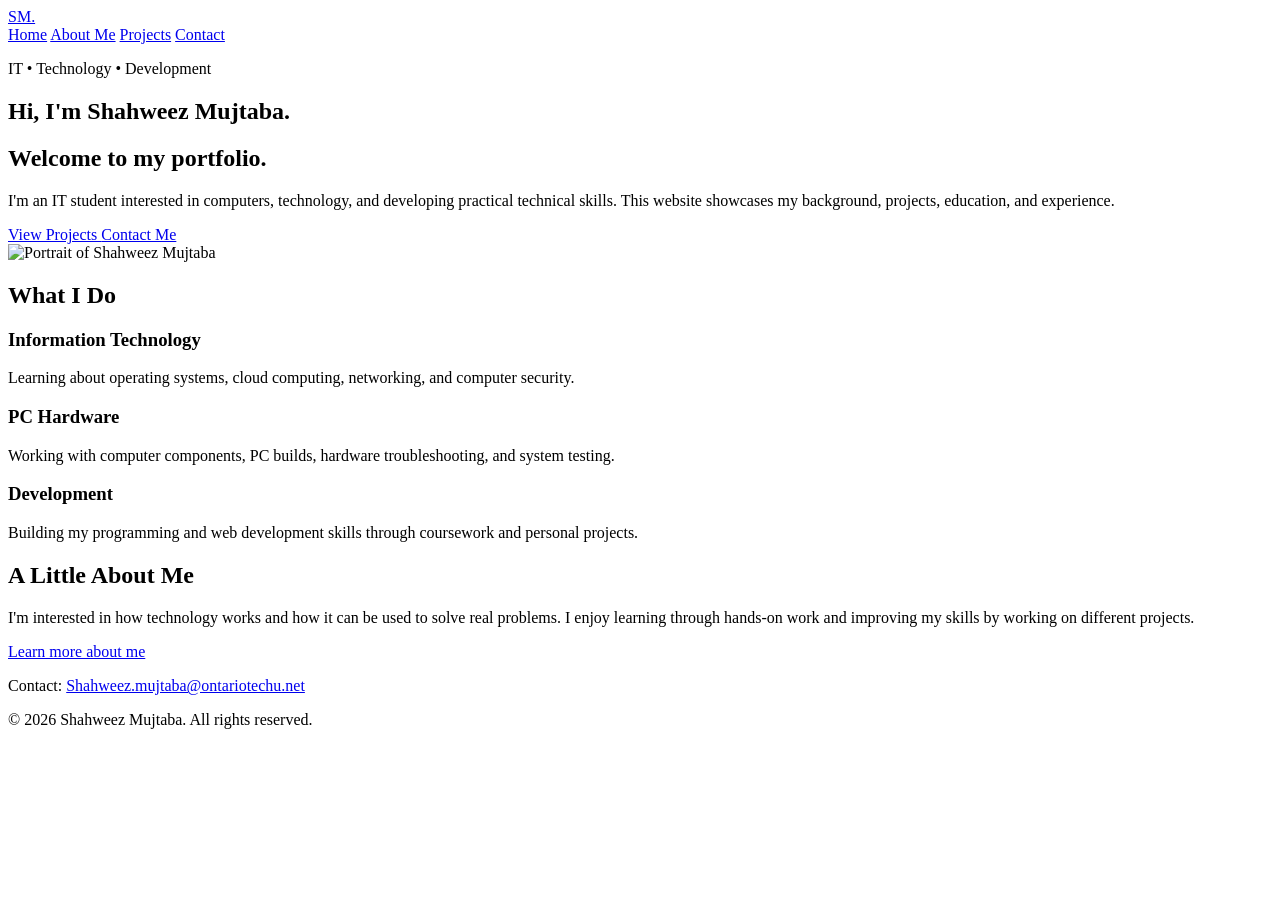
==== INFR3120-Portfolio/index.html @ 00dc6260 "Add portfolio website" ====
<!DOCTYPE html>
<html lang="en">
<head>
    <meta charset="UTF-8">
    <meta name="viewport" content="width=device-width, initial-scale=1.0">
    <meta name="description" content="The personal portfolio of Shahweez Mujtaba, an IT student interested in computers and technology.">
    <title>Home | Shahweez Mujtaba</title>

    <link rel="stylesheet" href="css/style.css">
    <link rel="stylesheet" href="css/laptop.css">
    <link rel="stylesheet" href="css/tablet.css">
    <link rel="stylesheet" href="css/mobile.css">
</head>
<body>
    <header class="site-header">
        <nav class="navbar" aria-label="Main navigation">
            <a class="logo" href="index.html">SM.</a>

            <div class="nav-links">
                <a href="index.html" aria-current="page">Home</a>
                <a href="about.html">About Me</a>
                <a href="projects.html">Projects</a>
                <a href="contact.html">Contact</a>
            </div>
        </nav>
    </header>

    <main class="container">
        <section class="hero">
            <div class="hero-content">
                <p class="eyebrow">IT • Technology • Development</p>

                <h1>Hi, I'm <span>Shahweez Mujtaba.</span></h1>

                <h2>Welcome to my portfolio.</h2>

                <p>
                    I'm an IT student interested in computers, technology,
                    and developing practical technical skills. This website
                    showcases my background, projects, education, and experience.
                </p>

                <div class="hero-buttons">
                    <a class="button primary-button" href="projects.html">
                        View Projects
                    </a>

                    <a class="button secondary-button" href="contact.html">
                        Contact Me
                    </a>
                </div>
            </div>

            <div class="hero-image">
                <img
                    src="images/profile.jpg"
                    alt="Portrait of Shahweez Mujtaba"
                    width="400"
                    height="500">
            </div>
        </section>

        <section class="section">
            <h2>What I Do</h2>

            <div class="card-grid three-columns">
                <article class="card">
                    <h3>Information Technology</h3>
                    <p>
                        Learning about operating systems, cloud computing,
                        networking, and computer security.
                    </p>
                </article>

                <article class="card">
                    <h3>PC Hardware</h3>
                    <p>
                        Working with computer components, PC builds,
                        hardware troubleshooting, and system testing.
                    </p>
                </article>

                <article class="card">
                    <h3>Development</h3>
                    <p>
                        Building my programming and web development skills
                        through coursework and personal projects.
                    </p>
                </article>
            </div>
        </section>

        <section class="section content-panel">
            <h2>A Little About Me</h2>
            <p>
                I'm interested in how technology works and how it can be
                used to solve real problems. I enjoy learning through
                hands-on work and improving my skills by working on
                different projects.
            </p>
            <a class="text-link" href="about.html">Learn more about me</a>
        </section>
    </main>

    <footer class="site-footer">
        <p>Contact: <a href="mailto:Shahweez.mujtaba@ontariotechu.net">Shahweez.mujtaba@ontariotechu.net</a></p>
        <p>&copy; 2026 Shahweez Mujtaba. All rights reserved.</p>
    </footer>
</body>
</html>
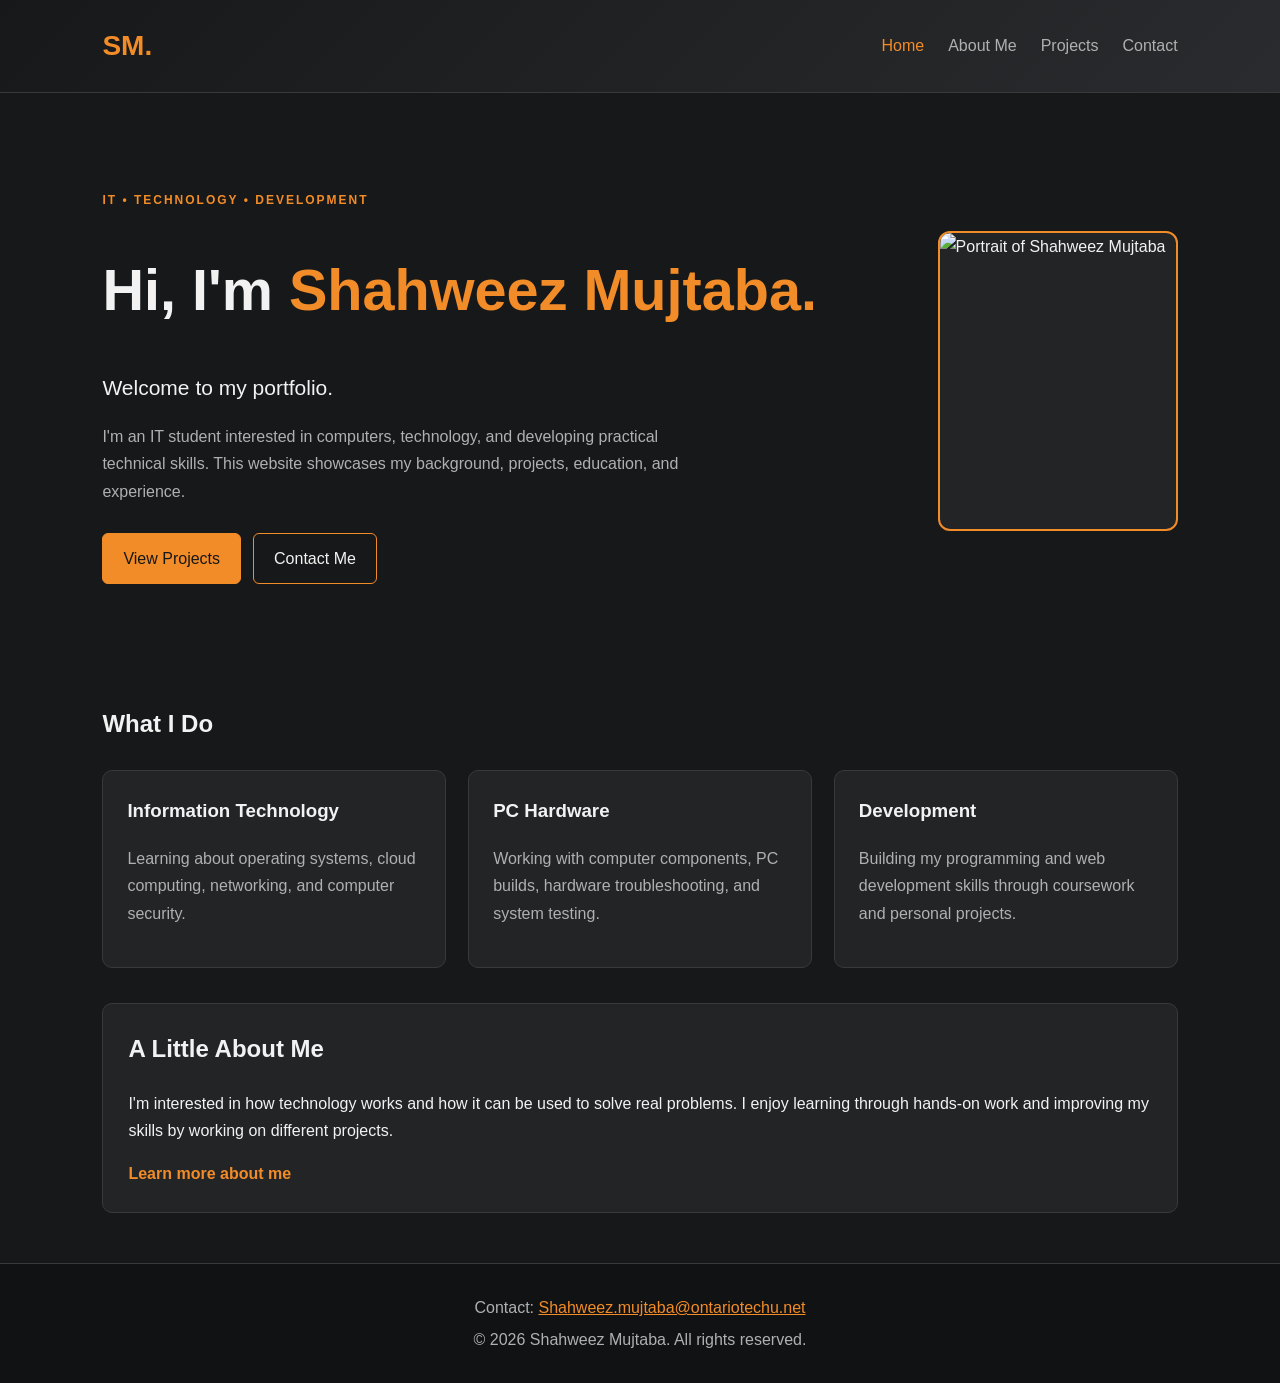
==== commit f0de3797: "index.html" ====
--- a/INFR3120-Portfolio/index.html
+++ b/INFR3120-Portfolio/index.html
@@ -6,10 +6,10 @@
     <meta name="description" content="The personal portfolio of Shahweez Mujtaba, an IT student interested in computers and technology.">
     <title>Home | Shahweez Mujtaba</title>
 
-    <link rel="stylesheet" href="css/style.css">
-    <link rel="stylesheet" href="css/laptop.css">
-    <link rel="stylesheet" href="css/tablet.css">
-    <link rel="stylesheet" href="css/mobile.css">
+    <link rel="stylesheet" href="CSS/style.css">
+    <link rel="stylesheet" href="CSS/laptop.css">
+    <link rel="stylesheet" href="CSS/tablet.css">
+    <link rel="stylesheet" href="CSS/mobile.css">
 </head>
 <body>
     <header class="site-header">
@@ -107,4 +107,4 @@
         <p>&copy; 2026 Shahweez Mujtaba. All rights reserved.</p>
     </footer>
 </body>
-</html>+</html>
--- a/INFR3120-Portfolio/CSS/style.css
+++ b/INFR3120-Portfolio/CSS/style.css
@@ -0,0 +1,346 @@
+:root {
+    --background: #171819;
+    --background-dark: #111213;
+    --card-background: #222426;
+    --border: #37393b;
+    --text: #f2f2f2;
+    --text-muted: #b0b0b0;
+    --orange: #f28c28;
+    --orange-hover: #ffa044;
+}
+
+* {
+    box-sizing: border-box;
+}
+
+html {
+    scroll-behavior: smooth;
+}
+
+body {
+    margin: 0;
+    font-family: Arial, Helvetica, sans-serif;
+    background-color: var(--background);
+    color: var(--text);
+    line-height: 1.7;
+}
+
+img,
+video {
+    max-width: 100%;
+}
+
+img {
+    height: auto;
+}
+
+a {
+    color: var(--orange);
+}
+
+a:hover {
+    color: var(--orange-hover);
+}
+
+a:focus-visible,
+button:focus-visible,
+input:focus-visible,
+textarea:focus-visible {
+    outline: 3px solid var(--orange-hover);
+    outline-offset: 3px;
+}
+
+.container {
+    width: 84%;
+    max-width: 1100px;
+    margin: 0 auto;
+}
+
+/* Header and navigation */
+
+.site-header {
+    padding: 0 8%;
+    background: linear-gradient(135deg, #171819, #292b2e);
+    border-bottom: 1px solid var(--border);
+}
+
+.navbar {
+    display: grid;
+    grid-template-columns: auto 1fr;
+    align-items: center;
+    gap: 24px;
+    padding: 22px 0;
+}
+
+.logo {
+    color: var(--orange);
+    font-size: 28px;
+    font-weight: bold;
+    text-decoration: none;
+}
+
+.nav-links {
+    display: grid;
+    grid-template-columns: repeat(4, auto);
+    justify-content: end;
+    gap: 24px;
+}
+
+.nav-links a {
+    color: var(--text-muted);
+    text-decoration: none;
+}
+
+.nav-links a:hover,
+.nav-links a[aria-current="page"] {
+    color: var(--orange);
+}
+
+/* Home page */
+
+.hero {
+    display: grid;
+    grid-template-columns: minmax(0, 1fr) 240px;
+    align-items: center;
+    gap: 55px;
+    padding: 80px 0;
+}
+
+.hero-content {
+    min-width: 0;
+}
+
+.eyebrow,
+.project-type {
+    color: var(--orange);
+    font-size: 12px;
+    font-weight: bold;
+    letter-spacing: 2px;
+    text-transform: uppercase;
+}
+
+.hero h1 {
+    font-size: clamp(36px, 4.5vw, 58px);
+    line-height: 1.12;
+}
+
+.hero h1 span {
+    color: var(--orange);
+}
+
+.hero h2 {
+    font-size: 21px;
+    font-weight: normal;
+}
+
+.hero-content > p:not(.eyebrow) {
+    color: var(--text-muted);
+    max-width: 600px;
+}
+
+.hero-image {
+    width: 240px;
+    height: 300px;
+    border: 2px solid var(--orange);
+    border-radius: 12px;
+    overflow: hidden;
+    background-color: var(--card-background);
+}
+
+.hero-image img {
+    display: block;
+    width: 100%;
+    height: 100%;
+    object-fit: cover;
+}
+
+.hero-buttons {
+    display: grid;
+    grid-template-columns: repeat(2, max-content);
+    gap: 12px;
+    margin-top: 28px;
+}
+
+/* Buttons */
+
+.button {
+    display: inline-block;
+    padding: 11px 20px;
+    border: 1px solid var(--orange);
+    border-radius: 6px;
+    text-align: center;
+    font-weight: bold;
+    text-decoration: none;
+    cursor: pointer;
+    font: inherit;
+}
+
+.primary-button {
+    background-color: var(--orange);
+    color: #171717;
+}
+
+.primary-button:hover {
+    background-color: var(--orange-hover);
+    color: #171717;
+}
+
+.secondary-button {
+    background-color: transparent;
+    color: var(--text);
+}
+
+.secondary-button:hover {
+    border-color: var(--orange-hover);
+    color: var(--orange-hover);
+}
+
+.text-link {
+    font-weight: bold;
+    text-decoration: none;
+}
+
+/* Page headings and sections */
+
+.page-heading {
+    padding: 55px 0 20px;
+}
+
+.page-heading h1 {
+    font-size: 42px;
+    margin-bottom: 10px;
+}
+
+.page-heading p {
+    color: var(--text-muted);
+}
+
+.page-heading::after {
+    content: "";
+    display: block;
+    width: 150px;
+    height: 4px;
+    margin-top: 18px;
+    border-radius: 4px;
+    background: linear-gradient(90deg, #f28c28, #ffc078);
+}
+
+.section {
+    padding: 35px 0;
+}
+
+.section h2 {
+    margin-top: 0;
+}
+
+/* Content panels and cards */
+
+.content-panel {
+    padding: 25px;
+    background-color: var(--card-background);
+    border: 1px solid var(--border);
+    border-radius: 10px;
+}
+
+.card-grid {
+    display: grid;
+    gap: 20px;
+    margin-top: 25px;
+}
+
+.two-columns {
+    grid-template-columns: repeat(2, minmax(0, 1fr));
+}
+
+.three-columns {
+    grid-template-columns: repeat(3, minmax(0, 1fr));
+}
+
+.card {
+    min-width: 0;
+    padding: 24px;
+    background-color: var(--card-background);
+    border: 1px solid var(--border);
+    border-radius: 10px;
+    transition: border-color 0.2s, transform 0.2s;
+}
+
+.card:hover {
+    border-color: var(--orange);
+    transform: translateY(-3px);
+}
+
+.card h2,
+.card h3 {
+    margin-top: 0;
+}
+
+.card p {
+    color: var(--text-muted);
+}
+
+.project-card {
+    border-top: 3px solid var(--orange);
+}
+
+.project-type {
+    letter-spacing: 1px;
+}
+
+.muted {
+    color: var(--text-muted);
+}
+
+/* Video */
+
+.intro-video {
+    display: block;
+    width: 100%;
+    max-width: 800px;
+    margin-top: 20px;
+    border-radius: 10px;
+    background-color: #000;
+}
+
+/* Contact form */
+
+.form-field {
+    margin-bottom: 18px;
+}
+
+.form-field label {
+    display: block;
+    margin-bottom: 6px;
+    font-weight: bold;
+}
+
+.form-field input,
+.form-field textarea {
+    display: block;
+    width: 100%;
+    padding: 12px;
+    border: 1px solid var(--border);
+    border-radius: 6px;
+    background-color: var(--background);
+    color: var(--text);
+    font: inherit;
+}
+
+.form-field textarea {
+    resize: vertical;
+}
+
+/* Footer */
+
+.site-footer {
+    margin-top: 50px;
+    padding: 25px 8%;
+    background-color: var(--background-dark);
+    border-top: 1px solid var(--border);
+    color: var(--text-muted);
+    text-align: center;
+}
+
+.site-footer p {
+    margin: 5px 0;
+}
--- a/INFR3120-Portfolio/CSS/laptop.css
+++ b/INFR3120-Portfolio/CSS/laptop.css
@@ -0,0 +1,15 @@
+@media (min-width: 901px) {
+    .container {
+        width: 84%;
+        max-width: 1100px;
+    }
+
+    .hero {
+        padding-top: 85px;
+        padding-bottom: 85px;
+    }
+
+    .card-grid {
+        gap: 22px;
+    }
+}
--- a/INFR3120-Portfolio/CSS/tablet.css
+++ b/INFR3120-Portfolio/CSS/tablet.css
@@ -0,0 +1,37 @@
+@media (min-width: 601px) and (max-width: 900px) {
+    .container {
+        width: 90%;
+    }
+
+    .site-header {
+        padding-left: 5%;
+        padding-right: 5%;
+    }
+
+    .navbar {
+        gap: 15px;
+    }
+
+    .nav-links {
+        gap: 14px;
+    }
+
+    .hero {
+        grid-template-columns: minmax(0, 1fr) 200px;
+        gap: 25px;
+        padding: 55px 0;
+    }
+
+    .hero-image {
+        width: 200px;
+        height: 250px;
+    }
+
+    .hero h1 {
+        font-size: 38px;
+    }
+
+    .three-columns {
+        grid-template-columns: repeat(2, minmax(0, 1fr));
+    }
+}
--- a/INFR3120-Portfolio/CSS/mobile.css
+++ b/INFR3120-Portfolio/CSS/mobile.css
@@ -0,0 +1,72 @@
+@media (max-width: 600px) {
+    body {
+        font-size: 15px;
+    }
+
+    .container {
+        width: 92%;
+    }
+
+    .site-header {
+        padding-left: 4%;
+        padding-right: 4%;
+    }
+
+    .navbar {
+        grid-template-columns: 1fr;
+        gap: 10px;
+        padding: 15px 0;
+    }
+
+    .nav-links {
+        grid-template-columns: repeat(2, minmax(0, 1fr));
+        justify-content: stretch;
+        gap: 8px 15px;
+    }
+
+    .hero {
+        grid-template-columns: 1fr;
+        gap: 28px;
+        padding: 40px 0;
+    }
+
+    .hero h1 {
+        font-size: 36px;
+    }
+
+    .hero-image {
+        width: 220px;
+        height: 275px;
+        margin: 0 auto;
+    }
+
+    .hero-buttons {
+        grid-template-columns: 1fr;
+    }
+
+    .hero-buttons .button {
+        width: 100%;
+    }
+
+    .two-columns,
+    .three-columns {
+        grid-template-columns: 1fr;
+    }
+
+    .page-heading {
+        padding-top: 35px;
+    }
+
+    .page-heading h1 {
+        font-size: 34px;
+    }
+
+    .section {
+        padding: 25px 0;
+    }
+
+    .card,
+    .content-panel {
+        padding: 18px;
+    }
+}
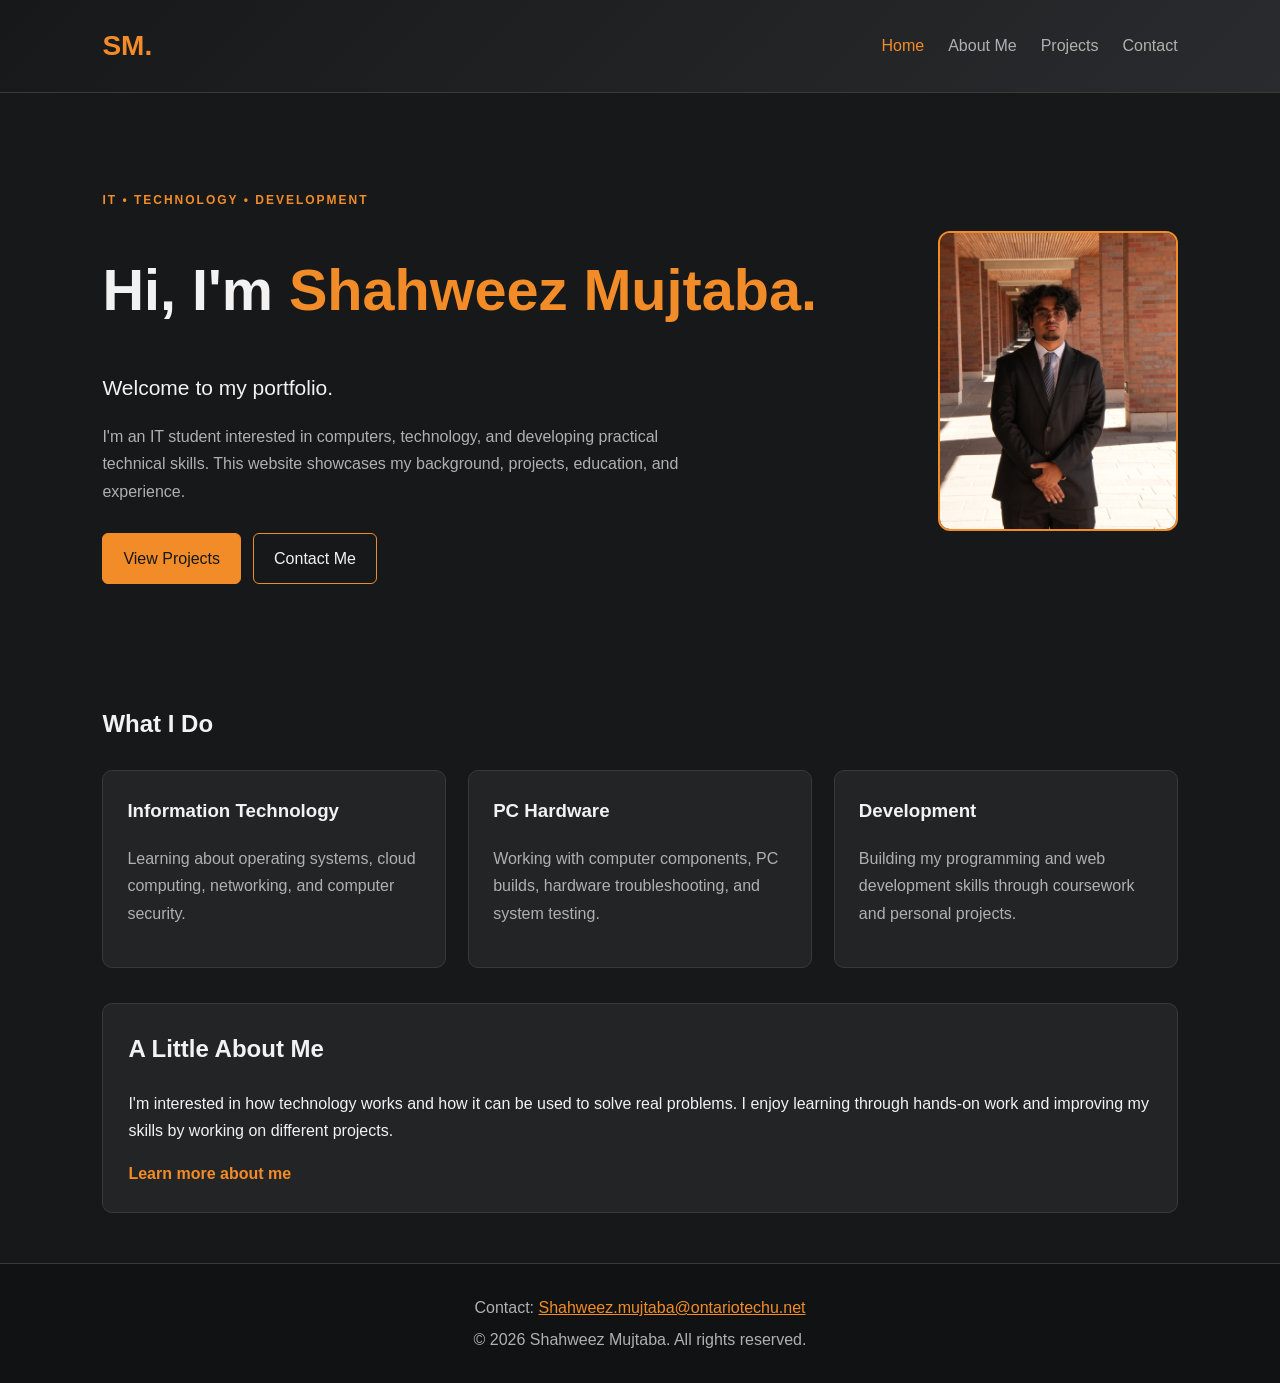
==== commit 6c1d0f8a: "index.html" ====
--- a/INFR3120-Portfolio/index.html
+++ b/INFR3120-Portfolio/index.html
@@ -53,7 +53,7 @@
 
             <div class="hero-image">
                 <img
-                    src="images/profile.jpg"
+                    src="Images/profile.JPG"
                     alt="Portrait of Shahweez Mujtaba"
                     width="400"
                     height="500">
